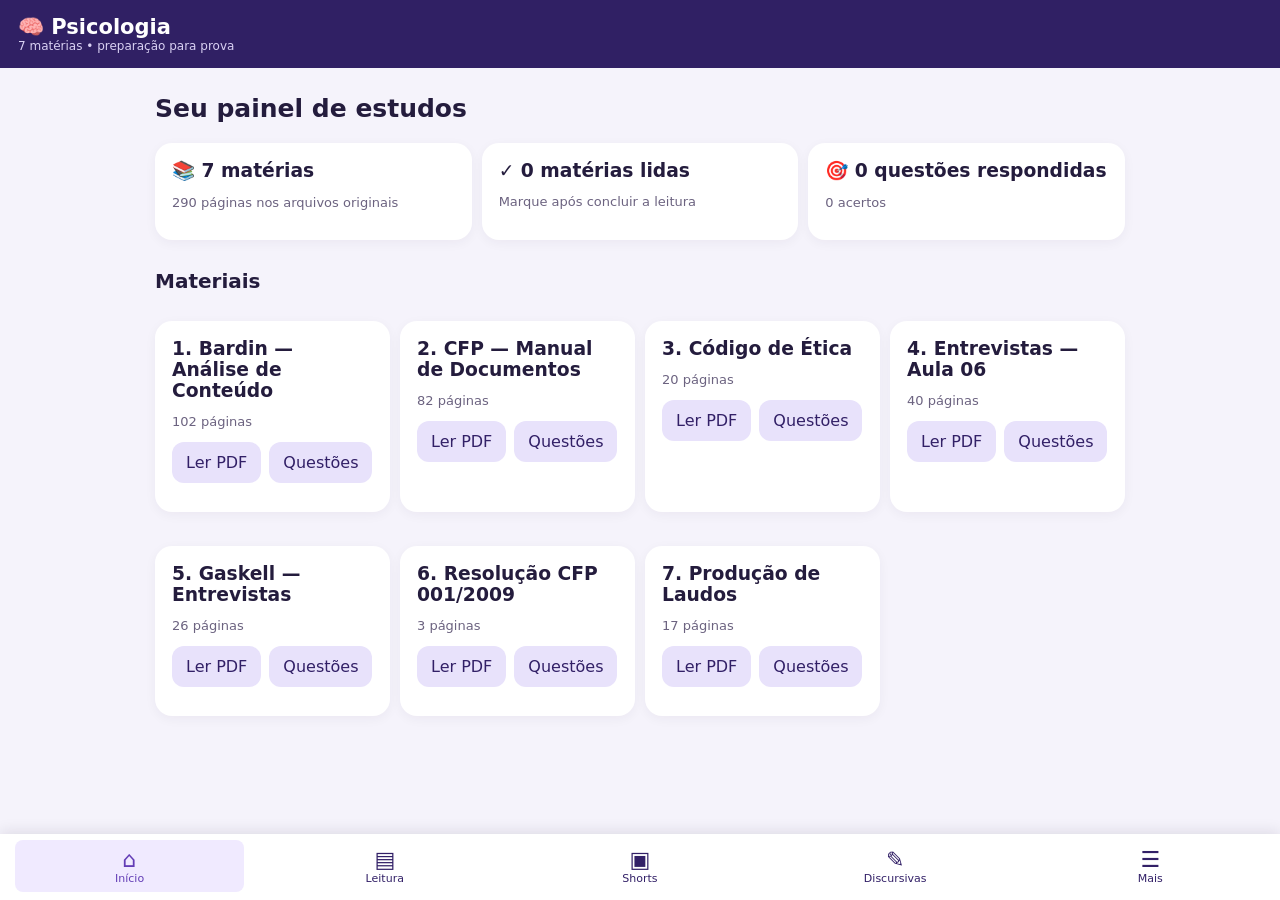
==== index.html @ c122ddf9 "Add files via upload" ====
<!doctype html><html lang="pt-BR"><head><meta charset="utf-8"><meta name="viewport" content="width=device-width,initial-scale=1,viewport-fit=cover"><meta name="theme-color" content="#302064"><link rel="manifest" href="manifest.webmanifest"><title>Psicologia | Estudos</title><link rel="stylesheet" href="style.css"></head><body><header><div><strong>🧠 Psicologia</strong><small>7 matérias • preparação para prova</small></div><button id="install" hidden>Instalar</button></header><main id="view"></main><nav id="nav"><button data-tab="home">⌂<span>Início</span></button><button data-tab="read">▤<span>Leitura</span></button><button data-tab="shorts">▣<span>Shorts</span></button><button data-tab="disc">✎<span>Discursivas</span></button><button data-tab="more">☰<span>Mais</span></button></nav><script src="app.js"></script></body></html>
---- style.css ----
*{box-sizing:border-box}body{margin:0;background:#f5f3fb;color:#241c3d;font:16px system-ui,Arial}header{background:#302064;color:white;padding:15px 18px;display:flex;justify-content:space-between;align-items:center;position:sticky;top:0;z-index:4}header strong{font-size:21px}header small{display:block;color:#d9d1f3;font-size:12px}button,select,textarea{font:inherit}button{cursor:pointer;border:0;border-radius:12px;padding:11px 14px;background:#e8e2fb;color:#322067}button.primary,.primary{background:#6243ba;color:white}button:disabled{opacity:.45}main{max-width:1000px;margin:auto;padding:18px 15px 95px}nav{position:fixed;bottom:0;left:0;right:0;background:white;display:flex;justify-content:space-around;padding:6px 2px max(8px,env(safe-area-inset-bottom));box-shadow:0 -2px 14px #1b12311c;z-index:4}nav button{background:none;border-radius:8px;padding:7px 5px;font-size:22px;min-width:18%}nav button span{display:block;font-size:11px}nav button.active{color:#633db6;background:#f0eaff}.card{background:white;padding:17px;border-radius:17px;margin:12px 0;box-shadow:0 3px 12px #25184a0c}.card h3{margin:0 0 10px}.muted{color:#6c6380;font-size:13px}.row{display:flex;align-items:center;justify-content:space-between;gap:8px;flex-wrap:wrap}.stack{display:grid;gap:10px}.grid{display:grid;grid-template-columns:repeat(auto-fit,minmax(230px,1fr));gap:10px}.tag{background:#eee9ff;border-radius:20px;padding:5px 9px;font-size:12px}.progress{height:9px;background:#ece8f3;border-radius:9px;overflow:hidden}.progress>i{display:block;background:#7450d3;height:100%}h1{font-size:25px;margin:8px 0}h2{font-size:20px}.reader{width:100%;height:65vh;border:1px solid #ded9ea;border-radius:10px;background:white}textarea{width:100%;min-height:150px;border:1px solid #c8bfdc;border-radius:12px;padding:12px;resize:vertical}.choice{display:block;width:100%;text-align:left;margin:9px 0;padding:13px;background:#f3f0fb}.choice.selected{outline:2px solid #6c45c5}.choice.correct{background:#d8f3df}.choice.wrong{background:#ffdddd}.notice{background:#fff7d9;padding:12px;border-radius:12px}.actions{display:flex;gap:8px;flex-wrap:wrap;margin:12px 0}select{padding:10px;border:1px solid #ccc3e1;border-radius:10px;max-width:100%;background:white}@media(min-width:800px){.reader{height:75vh}}
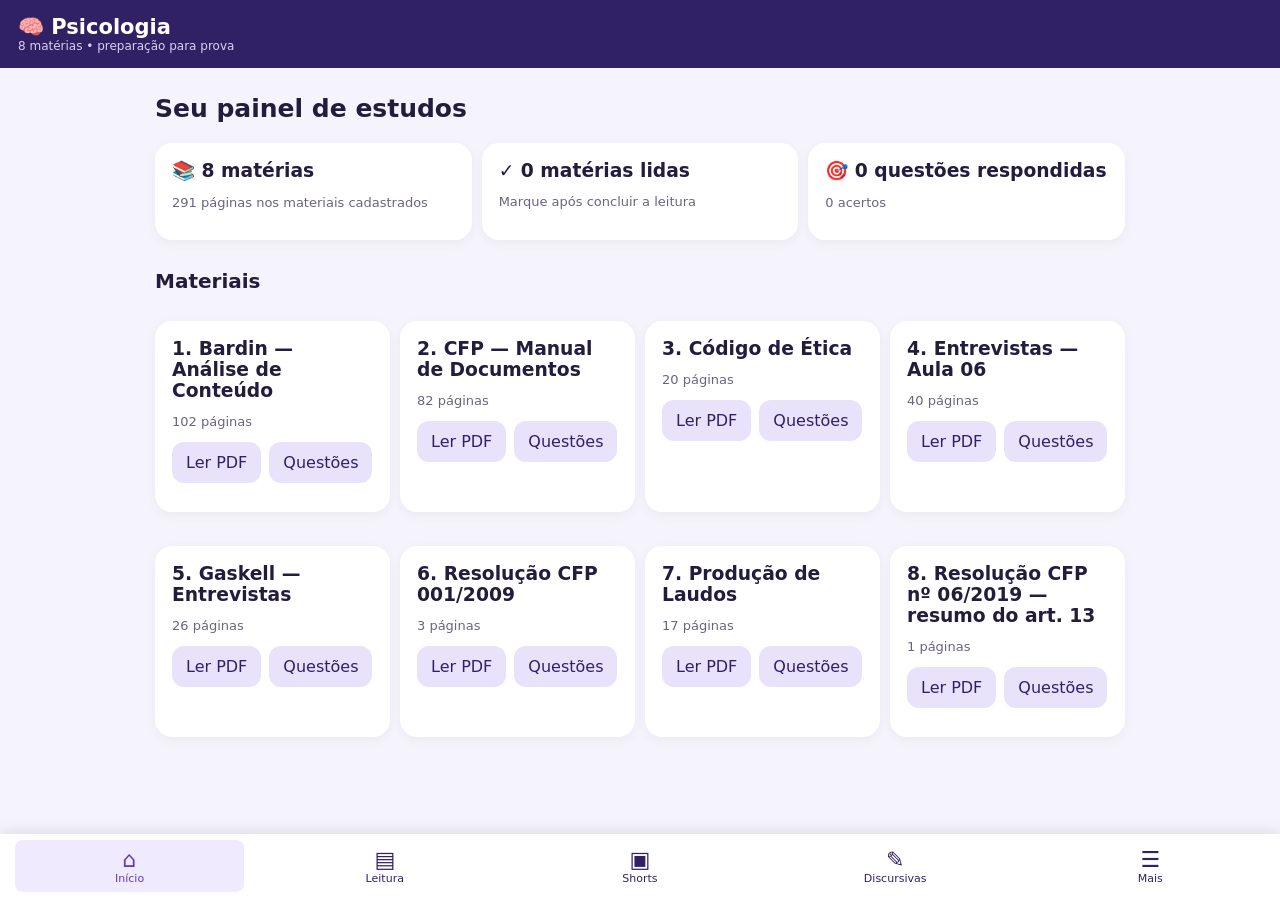
==== commit f6a8c371: "Exibir oito matérias no cabeçalho" ====
--- a/index.html
+++ b/index.html
@@ -1 +1 @@
-<!doctype html><html lang="pt-BR"><head><meta charset="utf-8"><meta name="viewport" content="width=device-width,initial-scale=1,viewport-fit=cover"><meta name="theme-color" content="#302064"><link rel="manifest" href="manifest.webmanifest"><title>Psicologia | Estudos</title><link rel="stylesheet" href="style.css"></head><body><header><div><strong>🧠 Psicologia</strong><small>7 matérias • preparação para prova</small></div><button id="install" hidden>Instalar</button></header><main id="view"></main><nav id="nav"><button data-tab="home">⌂<span>Início</span></button><button data-tab="read">▤<span>Leitura</span></button><button data-tab="shorts">▣<span>Shorts</span></button><button data-tab="disc">✎<span>Discursivas</span></button><button data-tab="more">☰<span>Mais</span></button></nav><script src="app.js"></script></body></html>+<!doctype html><html lang="pt-BR"><head><meta charset="utf-8"><meta name="viewport" content="width=device-width,initial-scale=1,viewport-fit=cover"><meta name="theme-color" content="#302064"><link rel="manifest" href="manifest.webmanifest"><title>Psicologia | Estudos</title><link rel="stylesheet" href="style.css"></head><body><header><div><strong>🧠 Psicologia</strong><small>8 matérias • preparação para prova</small></div><button id="install" hidden>Instalar</button></header><main id="view"></main><nav id="nav"><button data-tab="home">⌂<span>Início</span></button><button data-tab="read">▤<span>Leitura</span></button><button data-tab="shorts">▣<span>Shorts</span></button><button data-tab="disc">✎<span>Discursivas</span></button><button data-tab="more">☰<span>Mais</span></button></nav><script src="app.js"></script></body></html>
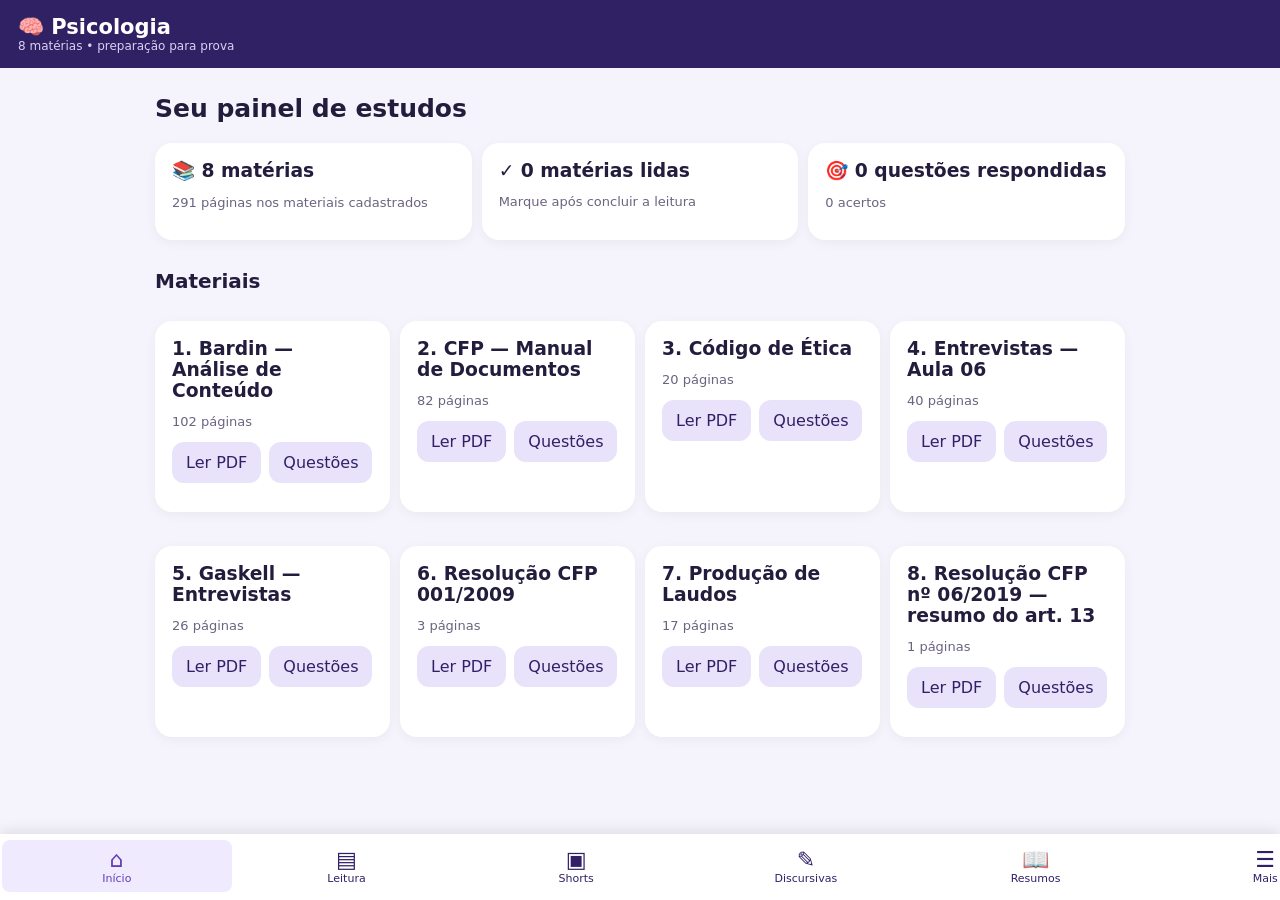
==== commit b94cabe7: "Adicionar Resumos à navegação inferior" ====
--- a/index.html
+++ b/index.html
@@ -1 +1 @@
-<!doctype html><html lang="pt-BR"><head><meta charset="utf-8"><meta name="viewport" content="width=device-width,initial-scale=1,viewport-fit=cover"><meta name="theme-color" content="#302064"><link rel="manifest" href="manifest.webmanifest"><title>Psicologia | Estudos</title><link rel="stylesheet" href="style.css"></head><body><header><div><strong>🧠 Psicologia</strong><small>8 matérias • preparação para prova</small></div><button id="install" hidden>Instalar</button></header><main id="view"></main><nav id="nav"><button data-tab="home">⌂<span>Início</span></button><button data-tab="read">▤<span>Leitura</span></button><button data-tab="shorts">▣<span>Shorts</span></button><button data-tab="disc">✎<span>Discursivas</span></button><button data-tab="more">☰<span>Mais</span></button></nav><script src="app.js"></script></body></html>+<!doctype html><html lang="pt-BR"><head><meta charset="utf-8"><meta name="viewport" content="width=device-width,initial-scale=1,viewport-fit=cover"><meta name="theme-color" content="#302064"><link rel="manifest" href="manifest.webmanifest"><title>Psicologia | Estudos</title><link rel="stylesheet" href="style.css"></head><body><header><div><strong>🧠 Psicologia</strong><small>8 matérias • preparação para prova</small></div><button id="install" hidden>Instalar</button></header><main id="view"></main><nav id="nav"><button data-tab="home">⌂<span>Início</span></button><button data-tab="read">▤<span>Leitura</span></button><button data-tab="shorts">▣<span>Shorts</span></button><button data-tab="disc">✎<span>Discursivas</span></button><button data-tab="summaries">📖<span>Resumos</span></button><button data-tab="more">☰<span>Mais</span></button></nav><script src="app.js"></script></body></html>
